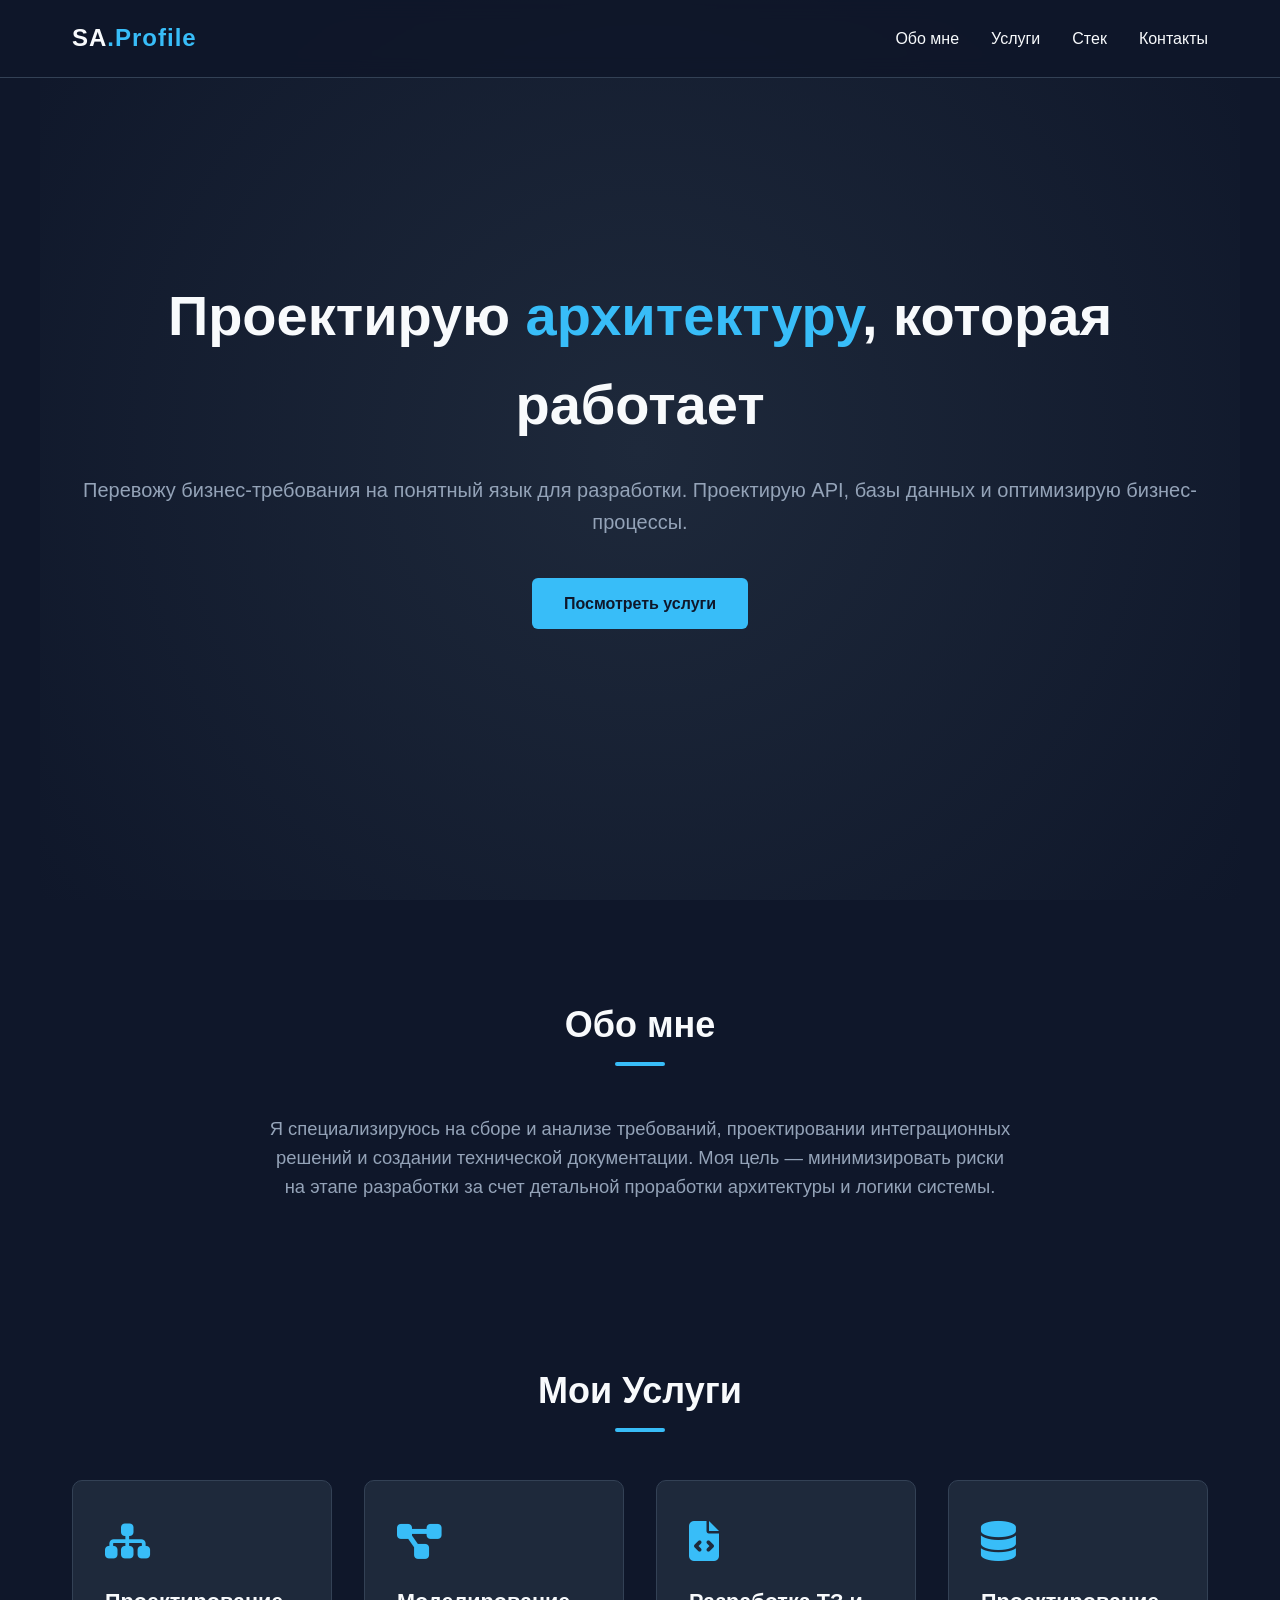
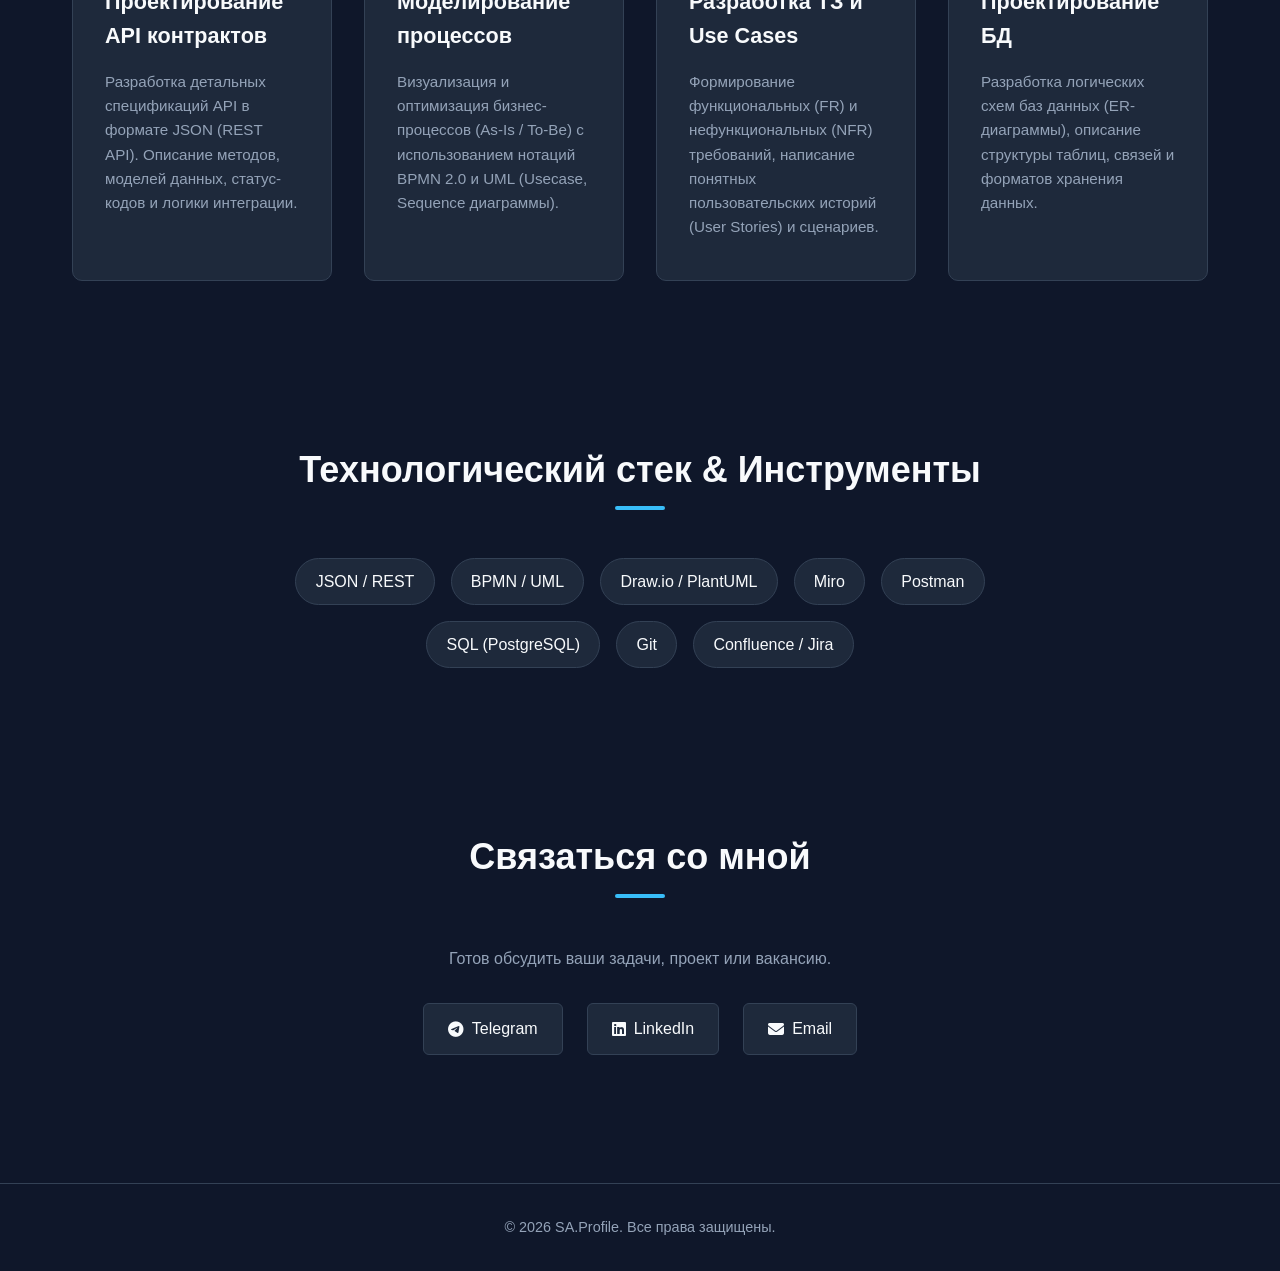
==== index.html @ fd5c0997 "Rename 2.html to index.html" ====
<!DOCTYPE html>
<html lang="ru">
<head>
    <meta charset="UTF-8">
    <meta name="viewport" content="width=device-width, initial-scale=1.0">
    <title>Портфолио | Системный аналитик</title>
    <link rel="stylesheet" href="style.css">
    <link rel="stylesheet" href="https://cdnjs.cloudflare.com/ajax/libs/font-awesome/6.4.0/css/all.min.css">
</head>
<body>

    <header>
        <nav class="navbar">
            <div class="logo">SA<span>.Profile</span></div>
            <ul class="nav-links">
                <li><a href="#about">Обо мне</a></li>
                <li><a href="#services">Услуги</a></li>
                <li><a href="#skills">Стек</a></li>
                <li><a href="#contacts">Контакты</a></li>
            </ul>
        </nav>
    </header>

    <section class="hero">
        <div class="hero-content">
            <h1>Проектирую <span class="highlight">архитектуру</span>, которая работает</h1>
            <p>Перевожу бизнес-требования на понятный язык для разработки. Проектирую API, базы данных и оптимизирую бизнес-процессы.</p>
            <a href="#services" class="btn">Посмотреть услуги</a>
        </div>
    </section>

    <section id="about" class="about">
        <h2>Обо мне</h2>
        <div class="about-text">
            <p>Я специализируюсь на сборе и анализе требований, проектировании интеграционных решений и создании технической документации. Моя цель — минимизировать риски на этапе разработки за счет детальной проработки архитектуры и логики системы.</p>
        </div>
    </section>

    <section id="services" class="services">
        <h2>Мои Услуги</h2>
        <div class="services-grid">
            <div class="service-card">
                <i class="fa-solid fa-sitemap icon"></i>
                <h3>Проектирование API контрактов</h3>
                <p>Разработка детальных спецификаций API в формате JSON (REST API). Описание методов, моделей данных, статус-кодов и логики интеграции.</p>
            </div>
            <div class="service-card">
                <i class="fa-solid fa-diagram-project icon"></i>
                <h3>Моделирование процессов</h3>
                <p>Визуализация и оптимизация бизнес-процессов (As-Is / To-Be) с использованием нотаций BPMN 2.0 и UML (Usecase, Sequence диаграммы).</p>
            </div>
            <div class="service-card">
                <i class="fa-solid fa-file-code icon"></i>
                <h3>Разработка ТЗ и Use Cases</h3>
                <p>Формирование функциональных (FR) и нефункциональных (NFR) требований, написание понятных пользовательских историй (User Stories) и сценариев.</p>
            </div>
            <div class="service-card">
                <i class="fa-solid fa-database icon"></i>
                <h3>Проектирование БД</h3>
                <p>Разработка логических схем баз данных (ER-диаграммы), описание структуры таблиц, связей и форматов хранения данных.</p>
            </div>
        </div>
    </section>

    <section id="skills" class="skills">
        <h2>Технологический стек & Инструменты</h2>
        <div class="skills-container">
            <div class="skill-badge">JSON / REST</div>
            <div class="skill-badge">BPMN / UML</div>
            <div class="skill-badge">Draw.io / PlantUML</div>
            <div class="skill-badge">Miro</div>
            <div class="skill-badge">Postman</div>
            <div class="skill-badge">SQL (PostgreSQL)</div>
            <div class="skill-badge">Git</div>
            <div class="skill-badge">Confluence / Jira</div>
        </div>
    </section>

    <section id="contacts" class="contacts">
        <h2>Связаться со мной</h2>
        <p>Готов обсудить ваши задачи, проект или вакансию.</p>
        <div class="contact-links">
            <a href="#" class="contact-btn"><i class="fa-brands fa-telegram"></i> Telegram</a>
            <a href="#" class="contact-btn"><i class="fa-brands fa-linkedin"></i> LinkedIn</a>
            <a href="#" class="contact-btn"><i class="fa-solid fa-envelope"></i> Email</a>
        </div>
    </section>

    <footer>
        <p>&copy; 2026 SA.Profile. Все права защищены.</p>
    </footer>

</body>
</html>
---- style.css ----
/* Общие настройки и сброс стилей */
* {
    margin: 0;
    padding: 0;
    box-sizing: border-box;
    font-family: 'Segoe UI', Tahoma, Geneva, Verdana, sans-serif;
    scroll-behavior: smooth;
}

:root {
    --bg-color: #0f172a;       /* Глубокий темный фон */
    --card-bg: #1e293b;        /* Фон для карточек */
    --accent-color: #38bdf8;   /* Неоново-голубой акцент */
    --text-main: #f8fafc;      /* Основной белый текст */
    --text-muted: #94a3b8;     /* Серый текст для описаний */
}

body {
    background-color: var(--bg-color);
    color: var(--text-main);
    line-height: 1.6;
}

/* Шапка и навигация */
header {
    background-color: rgba(15, 23, 42, 0.9);
    position: fixed;
    width: 100%;
    top: 0;
    z-index: 1000;
    backdrop-filter: blur(10px);
    border-bottom: 1px solid #334155;
}

.navbar {
    display: flex;
    justify-content: space-between;
    align-items: center;
    max-width: 1200px;
    margin: 0 auto;
    padding: 1.2rem 2rem;
}

.logo {
    font-size: 1.5rem;
    font-weight: 700;
    letter-spacing: 1px;
}

.logo span {
    color: var(--accent-color);
}

.nav-links {
    display: flex;
    list-style: none;
}

.nav-links li {
    margin-left: 2rem;
}

.nav-links a {
    color: var(--text-main);
    text-decoration: none;
    font-size: 1rem;
    font-weight: 500;
    transition: color 0.3s ease;
}

.nav-links a:hover {
    color: var(--accent-color);
}

/* Главный экран */
.hero {
    height: 100vh;
    display: flex;
    align-items: center;
    justify-content: center;
    text-align: center;
    padding: 0 2rem;
    background: radial-gradient(circle at center, #1e293b 0%, #0f172a 100%);
}

.hero-content max-width {
    max-width: 800px;
}

.hero h1 {
    font-size: 3.5rem;
    margin-bottom: 1.5rem;
    font-weight: 800;
}

.highlight {
    color: var(--accent-color);
}

.hero p {
    font-size: 1.25rem;
    color: var(--text-muted);
    margin-bottom: 2.5rem;
}

.btn {
    display: inline-block;
    background-color: var(--accent-color);
    color: #0f172a;
    padding: 0.8rem 2rem;
    border-radius: 6px;
    text-decoration: none;
    font-weight: 600;
    transition: transform 0.2s ease, box-shadow 0.2s ease;
}

.btn:hover {
    transform: translateY(-2px);
    box-shadow: 0 4px 20px rgba(56, 189, 248, 0.4);
}

/* Секции общие */
section {
    padding: 6rem 2rem 4rem 2rem;
    max-width: 1200px;
    margin: 0 auto;
}

section h2 {
    font-size: 2.25rem;
    text-align: center;
    margin-bottom: 3rem;
    position: relative;
}

section h2::after {
    content: '';
    display: block;
    width: 50px;
    height: 4px;
    background-color: var(--accent-color);
    margin: 0.5rem auto 0 auto;
    border-radius: 2px;
}

/* Обо мне */
.about-text {
    max-width: 750px;
    margin: 0 auto;
    text-align: center;
    font-size: 1.15rem;
    color: var(--text-muted);
}

/* Услуги */
.services-grid {
    display: grid;
    grid-template-columns: repeat(auto-fit, minmax(250px, 1fr));
    gap: 2rem;
}

.service-card {
    background-color: var(--card-bg);
    padding: 2.5rem 2rem;
    border-radius: 10px;
    transition: transform 0.3s ease, border-color 0.3s ease;
    border: 1px solid #334155;
}

.service-card:hover {
    transform: translateY(-5px);
    border-color: var(--accent-color);
}

.service-card .icon {
    font-size: 2.5rem;
    color: var(--accent-color);
    margin-bottom: 1.5rem;
}

.service-card h3 {
    font-size: 1.35rem;
    margin-bottom: 1rem;
}

.service-card p {
    color: var(--text-muted);
    font-size: 0.95rem;
}

/* Стек */
.skills-container {
    display: flex;
    flex-wrap: wrap;
    justify-content: center;
    gap: 1rem;
    max-width: 800px;
    margin: 0 auto;
}

.skill-badge {
    background-color: #1e293b;
    border: 1px solid #334155;
    padding: 0.6rem 1.2rem;
    border-radius: 30px;
    font-size: 1rem;
    font-weight: 500;
    transition: all 0.2s ease;
}

.skill-badge:hover {
    background-color: rgba(56, 189, 248, 0.1);
    border-color: var(--accent-color);
    color: var(--accent-color);
}

/* Контакты */
.contacts {
    text-align: center;
}

.contacts p {
    color: var(--text-muted);
    margin-bottom: 2rem;
}

.contact-links {
    display: flex;
    justify-content: center;
    gap: 1.5rem;
    flex-wrap: wrap;
}

.contact-btn {
    display: inline-flex;
    align-items: center;
    gap: 0.5rem;
    background-color: #1e293b;
    color: var(--text-main);
    padding: 0.75rem 1.5rem;
    border-radius: 6px;
    text-decoration: none;
    border: 1px solid #334155;
    transition: all 0.2s ease;
}

.contact-btn:hover {
    border-color: var(--accent-color);
    color: var(--accent-color);
    background-color: rgba(56, 189, 248, 0.05);
}

/* Подвал */
footer {
    text-align: center;
    padding: 2rem;
    color: var(--text-muted);
    font-size: 0.9rem;
    border-top: 1px solid #334155;
    margin-top: 4rem;
}

/* Адаптивность для мобильных устройств */
@media (max-width: 768px) {
    .navbar {
        flex-direction: column;
        gap: 1rem;
    }
    .nav-links li {
        margin: 0 1rem;
    }
    .hero h1 {
        font-size: 2.25rem;
    }
    .hero p {
        font-size: 1rem;
    }
    section {
        padding: 4rem 1.5rem 2rem 1.5rem;
    }
}
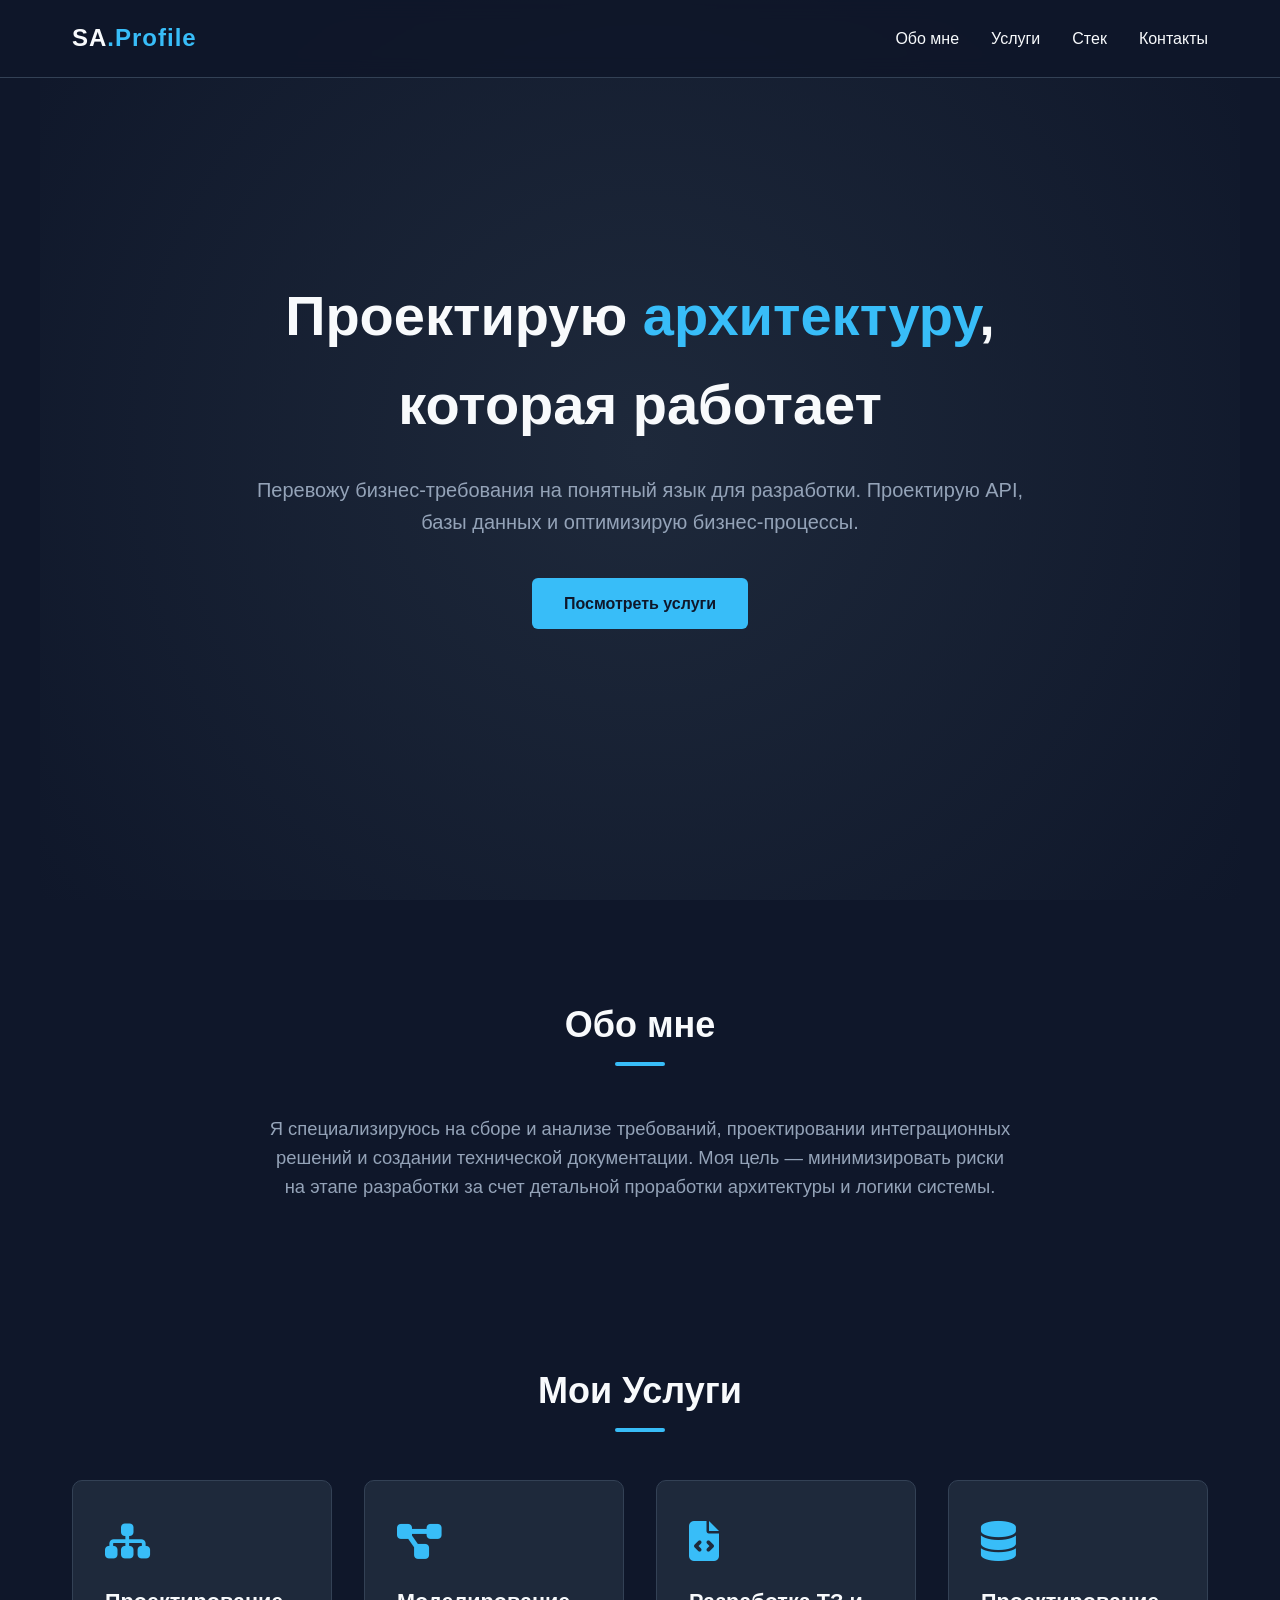
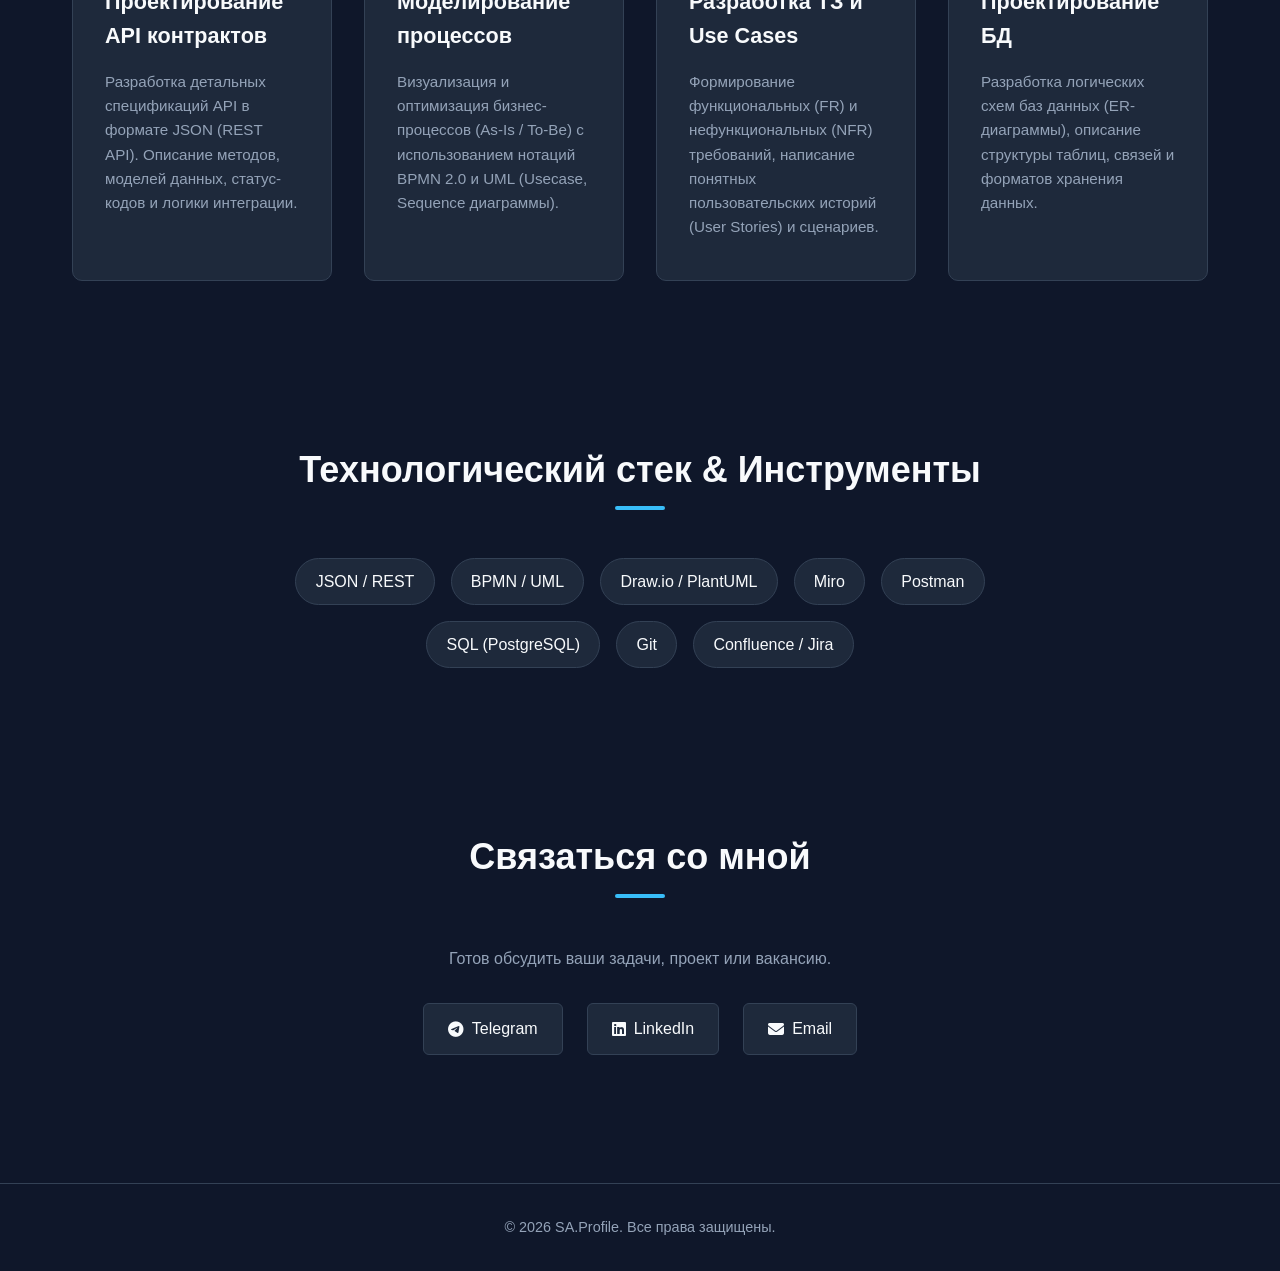
==== commit 7a5dc239: "Update index.html" ====
--- a/index.html
+++ b/index.html
@@ -4,8 +4,291 @@
     <meta charset="UTF-8">
     <meta name="viewport" content="width=device-width, initial-scale=1.0">
     <title>Портфолио | Системный аналитик</title>
-    <link rel="stylesheet" href="style.css">
     <link rel="stylesheet" href="https://cdnjs.cloudflare.com/ajax/libs/font-awesome/6.4.0/css/all.min.css">
+    
+    <style>
+        /* Общие настройки и сброс стилей */
+        * {
+            margin: 0;
+            padding: 0;
+            box-sizing: border-box;
+            font-family: 'Segoe UI', Tahoma, Geneva, Verdana, sans-serif;
+            scroll-behavior: smooth;
+        }
+
+        :root {
+            --bg-color: #0f172a;       /* Глубокий темный фон */
+            --card-bg: #1e293b;        /* Фон для карточек */
+            --accent-color: #38bdf8;   /* Неоново-голубой акцент */
+            --text-main: #f8fafc;      /* Основной белый текст */
+            --text-muted: #94a3b8;     /* Серый текст для описаний */
+        }
+
+        body {
+            background-color: var(--bg-color);
+            color: var(--text-main);
+            line-height: 1.6;
+        }
+
+        /* Шапка и навигация */
+        header {
+            background-color: rgba(15, 23, 42, 0.9);
+            position: fixed;
+            width: 100%;
+            top: 0;
+            z-index: 1000;
+            backdrop-filter: blur(10px);
+            border-bottom: 1px solid #334155;
+        }
+
+        .navbar {
+            display: flex;
+            justify-content: space-between;
+            align-items: center;
+            max-width: 1200px;
+            margin: 0 auto;
+            padding: 1.2rem 2rem;
+        }
+
+        .logo {
+            font-size: 1.5rem;
+            font-weight: 700;
+            letter-spacing: 1px;
+        }
+
+        .logo span {
+            color: var(--accent-color);
+        }
+
+        .nav-links {
+            display: flex;
+            list-style: none;
+        }
+
+        .nav-links li {
+            margin-left: 2rem;
+        }
+
+        .nav-links a {
+            color: var(--text-main);
+            text-decoration: none;
+            font-size: 1rem;
+            font-weight: 500;
+            transition: color 0.3s ease;
+        }
+
+        .nav-links a:hover {
+            color: var(--accent-color);
+        }
+
+        /* Главный экран */
+        .hero {
+            height: 100vh;
+            display: flex;
+            align-items: center;
+            justify-content: center;
+            text-align: center;
+            padding: 0 2rem;
+            background: radial-gradient(circle at center, #1e293b 0%, #0f172a 100%);
+        }
+
+        .hero-content {
+            max-width: 800px;
+        }
+
+        .hero h1 {
+            font-size: 3.5rem;
+            margin-bottom: 1.5rem;
+            font-weight: 800;
+        }
+
+        .highlight {
+            color: var(--accent-color);
+        }
+
+        .hero p {
+            font-size: 1.25rem;
+            color: var(--text-muted);
+            margin-bottom: 2.5rem;
+        }
+
+        .btn {
+            display: inline-block;
+            background-color: var(--accent-color);
+            color: #0f172a;
+            padding: 0.8rem 2rem;
+            border-radius: 6px;
+            text-decoration: none;
+            font-weight: 600;
+            transition: transform 0.2s ease, box-shadow 0.2s ease;
+        }
+
+        .btn:hover {
+            transform: translateY(-2px);
+            box-shadow: 0 4px 20px rgba(56, 189, 248, 0.4);
+        }
+
+        /* Секции общие */
+        section {
+            padding: 6rem 2rem 4rem 2rem;
+            max-width: 1200px;
+            margin: 0 auto;
+        }
+
+        section h2 {
+            font-size: 2.25rem;
+            text-align: center;
+            margin-bottom: 3rem;
+            position: relative;
+        }
+
+        section h2::after {
+            content: '';
+            display: block;
+            width: 50px;
+            height: 4px;
+            background-color: var(--accent-color);
+            margin: 0.5rem auto 0 auto;
+            border-radius: 2px;
+        }
+
+        /* Обо мне */
+        .about-text {
+            max-width: 750px;
+            margin: 0 auto;
+            text-align: center;
+            font-size: 1.15rem;
+            color: var(--text-muted);
+        }
+
+        /* Услуги */
+        .services-grid {
+            display: grid;
+            grid-template-columns: repeat(auto-fit, minmax(250px, 1fr));
+            gap: 2rem;
+        }
+
+        .service-card {
+            background-color: var(--card-bg);
+            padding: 2.5rem 2rem;
+            border-radius: 10px;
+            transition: transform 0.3s ease, border-color 0.3s ease;
+            border: 1px solid #334155;
+        }
+
+        .service-card:hover {
+            transform: translateY(-5px);
+            border-color: var(--accent-color);
+        }
+
+        .service-card .icon {
+            font-size: 2.5rem;
+            color: var(--accent-color);
+            margin-bottom: 1.5rem;
+        }
+
+        .service-card h3 {
+            font-size: 1.35rem;
+            margin-bottom: 1rem;
+        }
+
+        .service-card p {
+            color: var(--text-muted);
+            font-size: 0.95rem;
+        }
+
+        /* Стек */
+        .skills-container {
+            display: flex;
+            flex-wrap: wrap;
+            justify-content: center;
+            gap: 1rem;
+            max-width: 800px;
+            margin: 0 auto;
+        }
+
+        .skill-badge {
+            background-color: #1e293b;
+            border: 1px solid #334155;
+            padding: 0.6rem 1.2rem;
+            border-radius: 30px;
+            font-size: 1rem;
+            font-weight: 500;
+            transition: all 0.2s ease;
+        }
+
+        .skill-badge:hover {
+            background-color: rgba(56, 189, 248, 0.1);
+            border-color: var(--accent-color);
+            color: var(--accent-color);
+        }
+
+        /* Контакты */
+        .contacts {
+            text-align: center;
+        }
+
+        .contacts p {
+            color: var(--text-muted);
+            margin-bottom: 2rem;
+        }
+
+        .contact-links {
+            display: flex;
+            justify-content: center;
+            gap: 1.5rem;
+            flex-wrap: wrap;
+        }
+
+        .contact-btn {
+            display: inline-flex;
+            align-items: center;
+            gap: 0.5rem;
+            background-color: #1e293b;
+            color: var(--text-main);
+            padding: 0.75rem 1.5rem;
+            border-radius: 6px;
+            text-decoration: none;
+            border: 1px solid #334155;
+            transition: all 0.2s ease;
+        }
+
+        .contact-btn:hover {
+            border-color: var(--accent-color);
+            color: var(--accent-color);
+            background-color: rgba(56, 189, 248, 0.05);
+        }
+
+        /* Подвал */
+        footer {
+            text-align: center;
+            padding: 2rem;
+            color: var(--text-muted);
+            font-size: 0.9rem;
+            border-top: 1px solid #334155;
+            margin-top: 4rem;
+        }
+
+        /* Адаптивность для мобильных устройств */
+        @media (max-width: 768px) {
+            .navbar {
+                flex-direction: column;
+                gap: 1rem;
+            }
+            .nav-links li {
+                margin: 0 1rem;
+            }
+            .hero h1 {
+                font-size: 2.25rem;
+            }
+            .hero p {
+                font-size: 1rem;
+            }
+            section {
+                padding: 4rem 1.5rem 2rem 1.5rem;
+            }
+        }
+    </style>
 </head>
 <body>
 
@@ -80,9 +363,9 @@
         <h2>Связаться со мной</h2>
         <p>Готов обсудить ваши задачи, проект или вакансию.</p>
         <div class="contact-links">
-            <a href="#" class="contact-btn"><i class="fa-brands fa-telegram"></i> Telegram</a>
-            <a href="#" class="contact-btn"><i class="fa-brands fa-linkedin"></i> LinkedIn</a>
-            <a href="#" class="contact-btn"><i class="fa-solid fa-envelope"></i> Email</a>
+            <a href="https://t.me/IlyaChernous_SA" target="_blank" class="contact-btn"><i class="fa-brands fa-telegram"></i> Telegram</a>
+            <a href="#" target="_blank" class="contact-btn"><i class="fa-brands fa-linkedin"></i> LinkedIn</a>
+            <a href="mailto:ilyachernous03@gmail.com" class="contact-btn"><i class="fa-solid fa-envelope"></i> Email</a>
         </div>
     </section>
 
